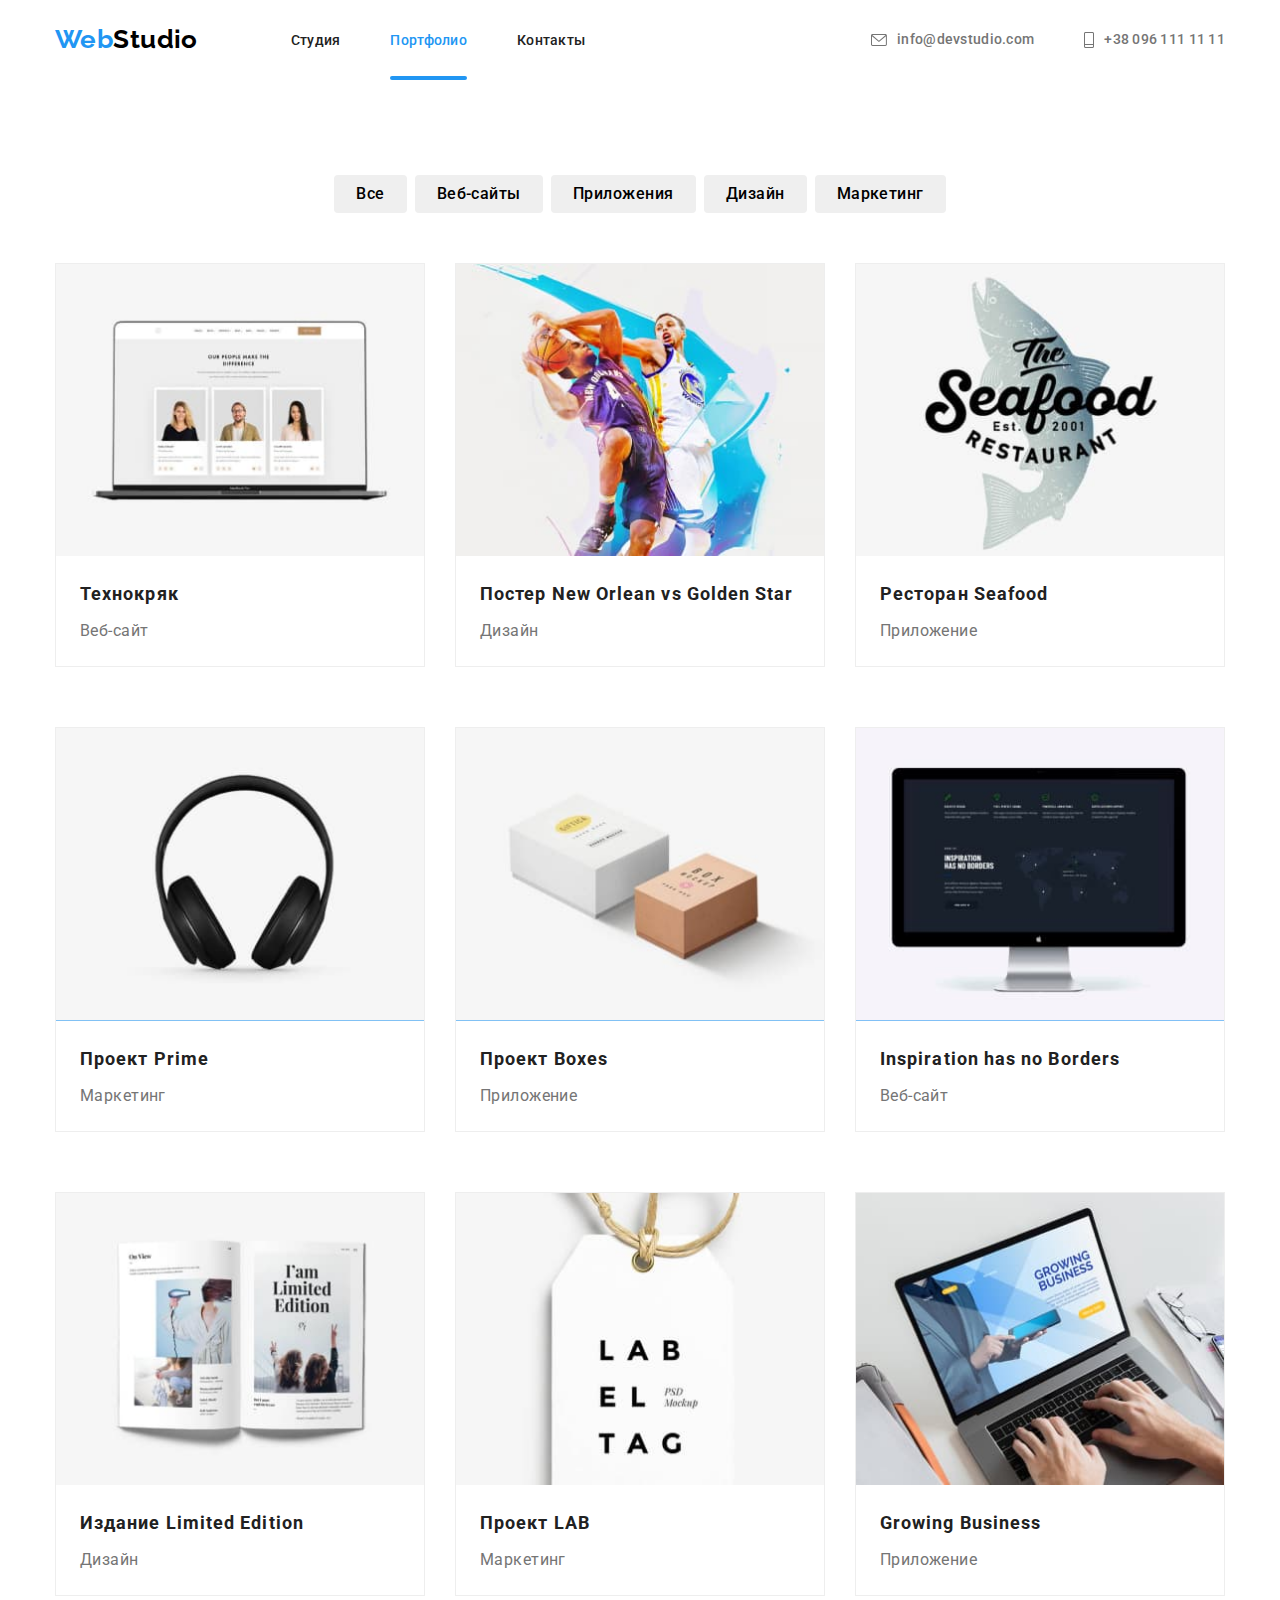
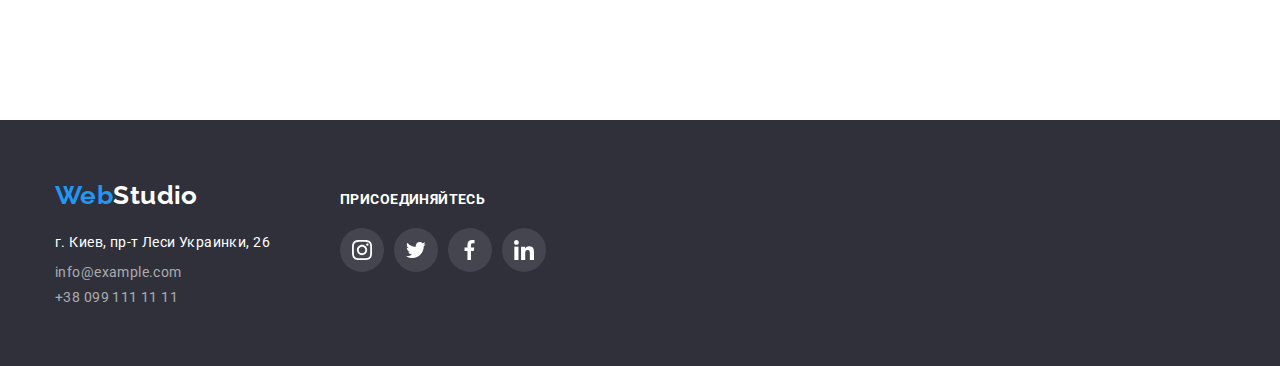
==== about.html @ 08523cb3 "Initial commit" ====
<!DOCTYPE html>
<html lang="ru">
  <head>
    <meta charset="UTF-8" />
    <meta http-equiv="X-UA-Compatible" content="IE=edge" />
    <meta name="viewport" content="width=device-width, initial-scale=1.0" />
    <title>WebStudio</title>
    <link rel="preconnect" href="https://fonts.googleapis.com" />
    <link rel="preconnect" href="https://fonts.gstatic.com" crossorigin />
    <link
      href="https://fonts.googleapis.com/css2?family=Raleway:wght@700&family=Roboto:wght@400;500;700&display=swap"
      rel="stylesheet"
    />
    <link rel="stylesheet" href="https://cdn.jsdelivr.net/npm/modern-normalize@1.1.0/modern-normalize.min.css">    <link rel="stylesheet" href="./css/styles.css" />
  </head>
  <body>
    <header class="page-header ">
      <div class="container page-header-container">
        <nav class="page-nav">
          <a class="logo link" href="./index.html"><span class="blue">Web</span>Studio </a>
          <ul class="menu list">
            <li class="menu-list">
              <a class="menu-item link" href="./index.html">Студия</a>
            </li>
            <li class="menu-list">
              <a class="menu-item active link" href="about.html">Портфолио</a>
            </li>
            <li class="menu-list">
              <a class="menu-item link" href="./index.html">Контакты</a>
            </li>
          </ul>
        </nav>
        <ul class="contact list ">
          <li class="item">
            <a class="mail-link link" href="mailto:info@devstudio.com" lang="en">
              <svg class="nav-contacts-icon " width="16px" height="12px">
                <use href="./images/symbol-defs.svg#icon-mail"></use>
              </svg>

              info@devstudio.com</a>
          </li>
          <li class="item">
            <a class="phone-number link" href="tel:+380961111111">
              <svg class="nav-contacts-icon " width="10px" height="16px">
                <use href="./images/symbol-defs.svg#icon-phone"></use>
              </svg>+38 096 111 11 11</a>
          </li>
        </ul>
      </div>

    </header>
      <main>
        <section class="section projects">
          <div class="container">
            <h1 class="projects-title">Наши работы</h1>
            <ul class="filter-list">
              <li class="filter-item">
                <button class="button button-active" type="button">Все</button>
              </li>
              <li class="filter-item"><button class="button button-active button.current," type="button">Веб-сайты</button></li>
              <li class="filter-item"><button class="button button-active button.current," type="button">Приложения</button></li>
              <li class="filter-item"><button class="button button-active button.current," type="button">Дизайн</button></li>
              <li class="filter-item"><button class="button button-active button.current," type="button">Маркетинг</button></li>
            </ul>
                <ul class="project list">
                  <li class="product-item  ">
                    <a href="" class="product-link link">
                    <div class="product-list-img">
                        <img src="./images/project/laptop.jpg" alt="laptop" />
                        <p class="background-text">
                          Ресурс пропонує комплексні пропозиції з різним рівнем функціоналу та сервісів. Все це дозволить відвідувачу отримати вичерпні відомості про компанію чи приватну особу.
                        </p>
                      </div>
                      <div>
                        <h2 class="name">Технокряк</h2>
                        <p class="technology">Веб-сайт</p>
                    </div>
                  </a>
                  </li>
                  <li class="product-item  ">                      <a href="" class="product-link link">
                    <a href="" class="product-link link">
                    <div class="product-list-img">
                        <img src="./images/project/basket.jpg" alt="basket" />
                        <p class="background-text">
                          Ресурс пропонує комплексні пропозиції з різним рівнем функціоналу та сервісів. Все це дозволить відвідувачу отримати вичерпні відомості про компанію чи приватну особу.
                        </p>
                      </div>
                      <div>
                      <h2 class="name">Постер New Orlean vs Golden Star</h2>
                      <p class="technology">Дизайн</p>
                  </div>
                </a>
                  </li>
                  <li class="product-item  ">                      <a href=""class="product-link link"> 
                    <a href=""class="product-link link"> 
                    <div class="product-list-img">
                        <img src="./images/project/seafoot.jpg" alt="seafoot" />
                        <p class="background-text">
                          Ресурс пропонує комплексні пропозиції з різним рівнем функціоналу та сервісів. Все це дозволить відвідувачу отримати вичерпні відомості про компанію чи приватну особу.
                        </p>
                      </div>
                      <div>
                    <h2 class="name">Ресторан Seafood</h2>
                    <p class="technology">Приложение</p>
                  </div>
                </a>
                  </li>
                  <li class="product-item  ">
                    <a href="" class="product-link link">
                      <div class="product-list-img">
                        <img src="./images/project/prime.jpg" alt="prime" />
                        <p class="background-text">
                          Ресурс пропонує комплексні пропозиції з різним рівнем функціоналу та сервісів. Все це дозволить відвідувачу отримати вичерпні відомості про компанію чи приватну особу.
                        </p>
                      </div>
                      <div>
                      <h2 class="name">Проект Prime</h2>
                      <p class="technology">Маркетинг</p>
                      </div>    
                    </a>
                  </li>
                  <li class="product-item  ">
                    <a href="" class="product-link link">
                    <div class="product-list-img">
                        <img src="./images/project/box.jpg" alt="box" />
                        <p class="background-text">
                          Ресурс пропонує комплексні пропозиції з різним рівнем функціоналу та сервісів. Все це дозволить відвідувачу отримати вичерпні відомості про компанію чи приватну особу.
                        </p>
                      </div>
                      <div>
                      <h2 class="name">Проект Boxes</h2>
                      <p class="technology">Приложение</p>
                  </div>
                </a>
                  </li>
                  <li class="product-item  ">
                    <a href="" class="product-link link">
                    <div class="product-list-img">
                        <img src="./images/project/borders.jpg" alt="borders" />
                        <p class="background-text">
                          Ресурс пропонує комплексні пропозиції з різним рівнем функціоналу та сервісів. Все це дозволить відвідувачу отримати вичерпні відомості про компанію чи приватну особу.
                        </p>
                      </div>
                      <div>
                      <h2 class="name">Inspiration has no Borders</h2>
                      <p class="technology">Веб-сайт</p>
                  </div>
                </a>
                  </li>
                  <li class="product-item  ">
                    <a href="" class="product-link link">
                    <div class="product-list-img">
                        <img src="./images/project/limited.jpg" alt="limited" />
                        <p class="background-text">
                          Ресурс пропонує комплексні пропозиції з різним рівнем функціоналу та сервісів. Все це дозволить відвідувачу отримати вичерпні відомості про компанію чи приватну особу.
                        </p>
                      </div>
                      <div>
                      <h2 class="name">Издание Limited Edition</h2>
                      <p class="technology">Дизайн</p>
                  </div>
                </a>
                  </li>
                  <li class="product-item  ">
                    <a href="" class="product-link link">
                    <div class="product-list-img">
                        <img src="./images/project/lab.jpg" alt="lab" />
                        <p class="background-text">
                          Ресурс пропонує комплексні пропозиції з різним рівнем функціоналу та сервісів. Все це дозволить відвідувачу отримати вичерпні відомості про компанію чи приватну особу.
                        </p>
                      </div>
                      <div>
                      <h2 class="name">Проект LAB</h2>
                      <p class="technology" >Маркетинг</p>
                  </div>
                </a>
                  </li>
                  <li class="product-item  ">
                    <a href="" class="product-link link">
                    <div class="product-list-img">
                        <img
                        src="./images/project/growingbusiness.jpg"
                        alt="growingbusiness"
                      />
                        <p class="background-text">
                          Ресурс пропонує комплексні пропозиції з різним рівнем функціоналу та сервісів. Все це дозволить відвідувачу отримати вичерпні відомості про компанію чи приватну особу.
                        </p>
                      </div>
                      <div>
                    <h2 class="name">Growing Business</h2>
                    <p class="technology">Приложение</p>
                  </div>
                </a>
                  </li>
                </ul>
          </div>
            </section>  
    </main>
    <footer class="footer ">
      <div class="container footer-address-social">
        <div>
        <a class="logo-footer link" href="./index.html"><span class="blue">Web</span>Studio </a>
        <address class="address">
          <div class="footer-contact">
            <ul class=" list">
              <li class="footer-list">
                <a class="maps-go link"
                  href="https://goo.gl/maps/N538ZTTaSPctqNAb8"
                  target="_blank"
                  rel="noopener noreferrer"
                  >г. Киев, пр-т Леси Украинки, 26
                </a>
              </li>
              <li class="footer-list">
                <a class="mail-link-footer link" href="mailto:info@example.com" lang="en">info@example.com</a>
              </li>
              <li class="footer-list">
                <a class="phone-number-footer link" href="tel:+380991111111">+38 099 111 11 11</a>
              </li>
            </ul>
          </div>
        </address>
      </div>
          <div class="social">
            <h3 class="social-title">присоединяйтесь</h3>
            <ul class="social-list">
              <li class="social-list-item">
                <a class="social-link" href="">
                  <svg class="social-item-logo">
                    <use href="./images/symbol-defs.svg#icon-instagram"></use>
                  </svg>
                </a>
              </li>
              <li class="social-list-item">
                <a class="social-link" href="">
                  <svg class="social-item-logo">
                    <use href="./images/symbol-defs.svg#icon-twitter"></use>
                  </svg>
                </a>
              </li>
              <li class="social-list-item">
                <a class="social-link" href="">
                  <svg class="social-item-logo">
                    <use href="./images/symbol-defs.svg#icon-facebook"></use>
                  </svg>
                </a>
              </li>
              <li class="social-list-item">
                <a class="social-link" href="">
                  <svg class="social-item-logo">
                    <use href="./images/symbol-defs.svg#icon-in"></use>
                  </svg>
                </a>
              </li>
            </ul>
          </div>
        </address>
      </div>
    </div>
    </footer>
  </body>
</html>
---- css/styles.css ----
:root {
  --background: #ffffff;
  --text-color: #757575;
  --active-color: #2196f3;
  --title-color: #212121;
  --text-primary-color: #ffffff;
  --black: #000;
  --hero-color: #2f303a;
  --icon-color: #afb1b8;
  --background-icon: #f5f4fa;
  --icon-bg-color: rgba(255, 255, 255, 0.1);
  --border-color: #eeeeee;
  --transition-dur-and-func: 250ms cubic-bezier(0.4, 0, 0.2, 1);;

}

h1,
h2,
h3,
p {
  margin-top: 0;
  margin-bottom: 0;
}

ul,
ol {
  margin-top: 0;
  margin-bottom: 0;
  padding-left: 0;
}

img {
  display: block;
  max-width: 100%;
  height: auto;
}

button {
  cursor: pointer;
}

.section {
  padding: 94px 0;
}

body {
  font-family: "Roboto", sans-serif;
  font-size: 14px;
  letter-spacing: 0.03em;
  color: var(--text-color);
  background-color: var(--background);
}

.container {
  width: 1200px;
  margin-left: auto;
  margin-right: auto;
  padding-left: 15px;
  padding-right: 15px;
}

.list {
  list-style: none;
}

.link {
  text-decoration: none;
}

/*=========================header=========================  */

.page-header .contact-link {
  color: var(--text-color);
}

.page-header-container {
  display: flex;
  align-items: center;
}

.page-nav {
  display: flex;
  align-items: center;
}

.logo {
  font-family: "Raleway", sans-serif;
  font-weight: 700;
  font-size: 26px;
  line-height: 1.2;
  color: var(--black);
  margin-right: 93px;
  padding-top: 24px;
  padding-bottom: 25px;
  display: block;
}

.menu-item.active::after {
  content: "";
  display: block;
  width: 100%;
  height: 4px;
  border-radius: 2px;
  background: var(--active-color);
  position: absolute;
  display: block;
  left: 0;
  bottom: 0;
}

.menu-item.active{
  position: relative;
  color: var(--active-color);
}

.menu-list,
.contact {
  list-style: none;
}

.menu {
  display: flex;
  align-items: center;
  padding-top: 32px;
  padding-bottom: 32px;
  color: var(--primary-text-color);
}

.menu-list:not(:last-child) {
  margin-right: 50px;
}

.blue {
  color: var(--active-color);
}

.menu-item {
  font-weight: 500;
  line-height: 1.14;
  letter-spacing: 0.02em;
  color: var(--title-color);
  padding-top: 32px;
  padding-bottom: 32px;
  transition: color var(--transition-dur-and-func);
}

.mail-link {
  display: flex;
  align-items: center;
  padding-top: 32px;
  padding-bottom: 32px;
  font-weight: 500;
  font-size: 14px;
  line-height: 1.14;
  letter-spacing: 0.02em;
  color: var(--text-color);
  fill: var(--icon-color);
  transition: color var(--transition-dur-and-func), fill var(--transition-dur-and-func);
}

.nav-contacts-icon {
  fill: currentColor;
  margin-right: 10px;
}

.contact .item + .item {
  margin-left: 50px;
}

.phone-number {
  display: flex;
  align-items: center;
  padding-top: 32px;
  padding-bottom: 32px;
  font-weight: 500;
  font-size: 14px;
  line-height: 1.14;
  letter-spacing: 0.02em;
  color: var(--text-color);
  fill: var(--icon-color);
  transition: color var(--transition-dur-and-func), fill var(--transition-dur-and-func);
}

.menu-item.active,
.menu-item:focus,
.menu-item:hover,
.contact:focus,
.contact:hover {
  color: var(--active-color);
}

.contact {
  display: flex;
  align-items: center;
  margin-left: auto;
}

.mail-link:hover,
.mail-link:focus,
.mail-link-footer:hover,
.mail-link-footer:focus {
  color: var(--active-color);
}

.phone-number:hover,
.phone-number:focus,
.phone-number-footer:hover,
.phone-number-footer:focus {
  color: var(--active-color);
}



/*=========================hero=========================  */

.hero {
  padding: 200px 0;
  background-color: var(--hero-color);
  text-align: center;
  max-width: 1600px;
  margin-right: auto;
  margin-left: auto;
  background-repeat: no-repeat;
  background-image: linear-gradient(
      to right,
      rgba(47, 48, 58, 0.4),
      rgba(47, 48, 58, 0.4)
    ),
    url(../images/backround/backround.jpg);
  background-position: center;
  background-size: cover;
}

.main-title {
  margin-top: 0;
  margin-bottom: 30px;
  margin-left: auto;
  margin-right: auto;
  width: 696px;
  font-weight: 900;
  font-size: 44px;
  line-height: 1.36;
  text-align: center;
  letter-spacing: 0.06em;
  text-transform: uppercase;
  color: var(--text-primary-color);
}

.about-list {
  display: flex;
  flex-wrap: wrap;
  gap: 30px;
}

.about {
  font-weight: 700;
  font-size: 14px;
  line-height: 1.14;
  text-transform: uppercase;
  color: var(--title-color);
  margin-bottom: 10px;
}

.about-description {
  font-weight: 400;
  line-height: 1.71;
  flex-wrap: wrap;
  width: 270px;
  height: 70px;
}

.feature-icon {
  display: flex;
  flex-wrap: wrap;
  align-content: center;
  justify-content: center;
  height: 120px;
  margin-bottom: 30px;
  background-color: var(--background-icon);
}

.feature-item-icon {
  display: flex;
  flex-wrap: wrap;
  width: 70px;
  height: 70px;
}

/*=========================about-img=========================  */

.about-img {
  padding-top: 0;
}

.section-title {
  font-weight: 700;
  font-size: 36px;
  line-height: 1.17;
  text-align: center;
  color: var(--title-color);
}

.work-progress {
  margin-top: 50px;
  display: flex;
  gap: 30px;
}

.work-progress-item{
  position: relative;
}

.work-progress-text{
  position: absolute;
  bottom: 0;
  left: 0;

  width: 100%;
  margin-bottom: 0;
  padding: 27px 0;

  text-align: center;
  color: var(--text-primary-color);
  font-weight: 700;
  line-height: 1.14;
  text-transform: uppercase;

  background-color: rgba(47, 48, 58, 0.8);
}


/*=========================team=========================  */

.team {
  background: #f5f4fa;
}

.team-item {
  background-color: var(--text-primary-color);
}

.employees {
  margin-top: 50px;
  display: flex;
  gap: 30px;
}

.employees-name {
  font-weight: 500;
  font-size: 16px;
  line-height: 1.19;
  text-align: center;
  color: var(--title-color);
  margin-bottom: 10px;
  padding-top: 30px;
}

.employees-position {
  font-weight: 400;
  font-size: 16px;
  line-height: 1.19;
  text-align: center;
  margin-bottom: 16px;
}

.team-social-list {
  display: flex;
  gap: 10px;
  justify-content: center;
  margin: 0px;
  padding-bottom: 30px;
}

.team-social-item {
  display: flex;
  justify-content: center;
}

.team-social-link {
  width: 44px;
  height: 44px;
  border-radius: 50%;
  display: flex;
  align-items: center;
  justify-content: center;
  fill: var(--icon-color);
  transition: background-color var(--transition-dur-and-func), fill var(--transition-dur-and-func);
}

.team-social-link:hover,
.team-social-link:focus {
  fill: var(--text-primary-color);
  background: var(--active-color);
}

.team-social-icon {
  width: 20px;
  height: 20px;
}

/*=========================clients=========================  */
.clients-list {
  display: flex;
  justify-content: center;
  gap: 30px;
  margin-top: 50px;
}

.clients-list-item {
  width: calc((100% - 150px) / 6);
}

.clients-link {
  display: flex;
  flex-wrap: wrap;
  height: 92px;
  border: 1px solid var(--icon-color);
  border-radius: 4px;
  align-content: center;
  justify-content: center;
  fill: var(--icon-color);
  transition: fill var(--transition-dur-and-func), border var(--transition-dur-and-func);
}

.clients-link:hover,
.clients-link:focus {
  fill: var(--active-color);
  border: 1px solid var(--active-color);
}

/*=========================footer=========================  */

.footer {
  background-color: var(--hero-color);
  padding-top: 60px;
  padding-bottom: 60px;
}

.maps-go {
  font-weight: 400;
  font-size: 14px;
  line-height: 1.71;
  color: var(--text-primary-color);
}

.footer-list:not(:last-child) {
  margin-bottom: 9px;
}

.mail-link-footer,
.phone-number-footer {
  color: rgba(255, 255, 255, 0.6);
  transition: color var(--transition-dur-and-func);
}

.logo-footer {
  font-family: "Raleway", sans-serif;
  font-weight: 700;
  font-size: 26px;
  line-height: 1.2;
  color: var(--text-primary-color);
  display: block;
  margin-bottom: 20px;
}

.address {
  font-style: normal;
}

.footer-contact {
  display: flex;
  align-items: baseline;
}

.footer-list :last-of-type {
  margin-bottom: 0;
  padding-bottom: 0;
}

.footer-address-social {
  display: flex;
  align-items: baseline;
}

.social {
  margin-left: 70px;
}

.social-title {
  margin-bottom: 20px;
  font-size: 14px;
  line-height: 1.14;
  text-transform: uppercase;
  font-style: normal;
  color: var(--background);
}

.social-list {
  display: flex;
  align-items: center;
  justify-content: center;
  gap: 10px;
}

.social-list-item {
  display: flex;
  flex-wrap: wrap;
  width: 44px;
  height: 44px;
  border-radius: 50%;
  background: var(--icon-bg-color);
}

.social-link {
  width: 44px;
  height: 44px;
  border-radius: 50%;
  display: flex;
  flex-wrap: wrap;
  align-content: center;
  justify-content: center;
  fill: var(--text-primary-color);
  transition: background-color var(--transition-dur-and-func), fill var(--transition-dur-and-func);
}

.social-item-logo {
  width: 20px;
  height: 20px;
}

.social-link:hover,
.social-link:focus {
  background-color: var(--active-color);
}

/*=========================projects =========================  */

.project {
  display: flex;
  flex-wrap: wrap;
  gap: 30px;
  padding: 0;
}

.projects-title {
  font-size: 0;
  color: transparent;
}

.filter-list {
  list-style: none;
  display: flex;
  justify-content: center;
  margin-bottom: 50px;
}

.filter-item:not(:last-child) {
  margin-right: 8px;
}

.project-title {
  font-size: 18px;
  line-height: 2;
  letter-spacing: 0.06em;
  color: var(--title-color);
}

.product-item {
  background-color: var(--text-primary-color);
  border: 1px solid var(--border-color);
  width: calc((100% - 60px) / 3);
  margin-bottom: 30px;
}

.product-link:hover,
.product-link:focus {
  display: block;
  box-shadow: 0px 1px 1px rgba(0, 0, 0, 0.12), 0px 4px 4px rgba(0, 0, 0, 0.06),
    1px 4px 6px rgba(0, 0, 0, 0.16);
}

.name {
  font-weight: 700;
  font-size: 18px;
  line-height: 2;
  letter-spacing: 0.06em;
  color: var(--title-color);
  padding-top: 20px;
  padding-right: 24px;
  padding-left: 24px;
  margin-bottom: 4px;
}

.technology {
  font-weight: 400;
  font-size: 16px;
  line-height: 1.88;
  margin: 0;
  padding-top: 0;
  padding-left: 24px;
  padding-bottom: 20px;
  padding-right: 24px;
  color: var(--text-color);
}

.background-text {
  position: absolute;
  left: 0;
  top: 0;
  width: 100%;
  height: 100%;
  font-weight: 400;
  font-size: 18px;
  line-height: 1.56;
  color: var(--text-primary-color);
  background: rgba(33, 150, 243, 0.9);
  padding-top: 63px;
  padding-bottom: 63px;
  padding-left: 24px;
  padding-right: 24px;
  transform: translate(0, 100%);
  transition: transform var(--transition-dur-and-func);
}

.product-link {
  display: block;
  transition: box-shadow var(--transition-dur-and-func);
}

.product-list-img {
  position: relative;
  overflow: hidden;
}

.product-item:hover .background-text,
.product-item:focus .background-text {
  transform: translate(0, 0);
}

/*=========================button =========================  */

.modal-btn {
  display: inline-block;
  border: none;
  border-radius: 4px;
  padding: 10px 32px;
  min-width: 200px;
  font-family: "Roboto";
  font-size: 16px;
  line-height: 1.88;
  align-items: center;
  letter-spacing: 0.06em;
  color: var(--text-primary-color);
  background-color: var(--active-color);
  cursor: pointer;
  transition: color var(--transition-dur-and-func), background-color var(--transition-dur-and-func);
}

.modal-btn:hover,
.modal-btn:focus {
  color: var(--active-color);
  background-color: var(--text-primary-color);
}

.button.current,
.button:hover,
.button:focus {
  color: var(--text-primary-color);
  background-color: var(--active-color);
  box-shadow: 0px 3px 1px rgba(0, 0, 0, 0.1), 0px 1px 2px rgba(0, 0, 0, 0.08),
    0px 2px 2px rgba(0, 0, 0, 0.12);
}

.button-active {
  display: inline-block;
  border: none;
  border-radius: 4px;
  margin-top: 0;
  margin-bottom: 0;
  padding: 6px 22px;
  font-family: inherit;
  font-weight: 500;
  font-size: 16px;
  line-height: 1.62;
  text-align: center;
  letter-spacing: 0.03em;
  cursor: pointer; 
   transition: background-color var(--transition-dur-and-func), box-shadow var(--transition-dur-and-func), color var(--transition-dur-and-func);

}

.button-active:not(:last-child) {
  margin-left: 8px;
}


/* ======MODAL WINDOW========================= */
.backdrop{
  position: fixed;
  top: 0;
  left: 0;
  width: 100%;
  height: 100%;
  background: rgba(0, 0, 0, 0.2);
  z-index: 100;
  transition: opacity var(--transition-dur-and-func), visibility var(--transition-dur-and-func);
}

.backdrop.is-hidden{
opacity: 0;
visibility: hidden;
pointer-events: none;
}

.modal{
  position: absolute;
  top: 50%;
  left: 50%;
  transform: translate(-50%,-50%);
  width: 528px;
  height: 580px;
  background: var(--text-primary-color);
}

.modal-close-btn{
  position: absolute;
  top: 8px;
  right: 8px;
  display: flex;
  justify-content: center;
  align-items: center;
  width: 30px;
  height: 30px;
  border-radius: 50%;
  background-color: transparent;
  border: 1px solid rgba(0, 0, 0, 0.1);
  padding: 0;
  transition: border-color var(--transition-dur-and-func), fill var(--transition-dur-and-func);
}

.modal-close-btn:hover,
.modal-close-btn:focus{
  border-color:var(--active-color);
}

.modal-close-btn:hover .modal-close-btn-icon,
.modal-close-btn:focus .modal-close-btn-icon{
  fill: var(--active-color);
}

.modal-close-btn-icon{
  transition: fill var(--transition-dur-and-func);
}
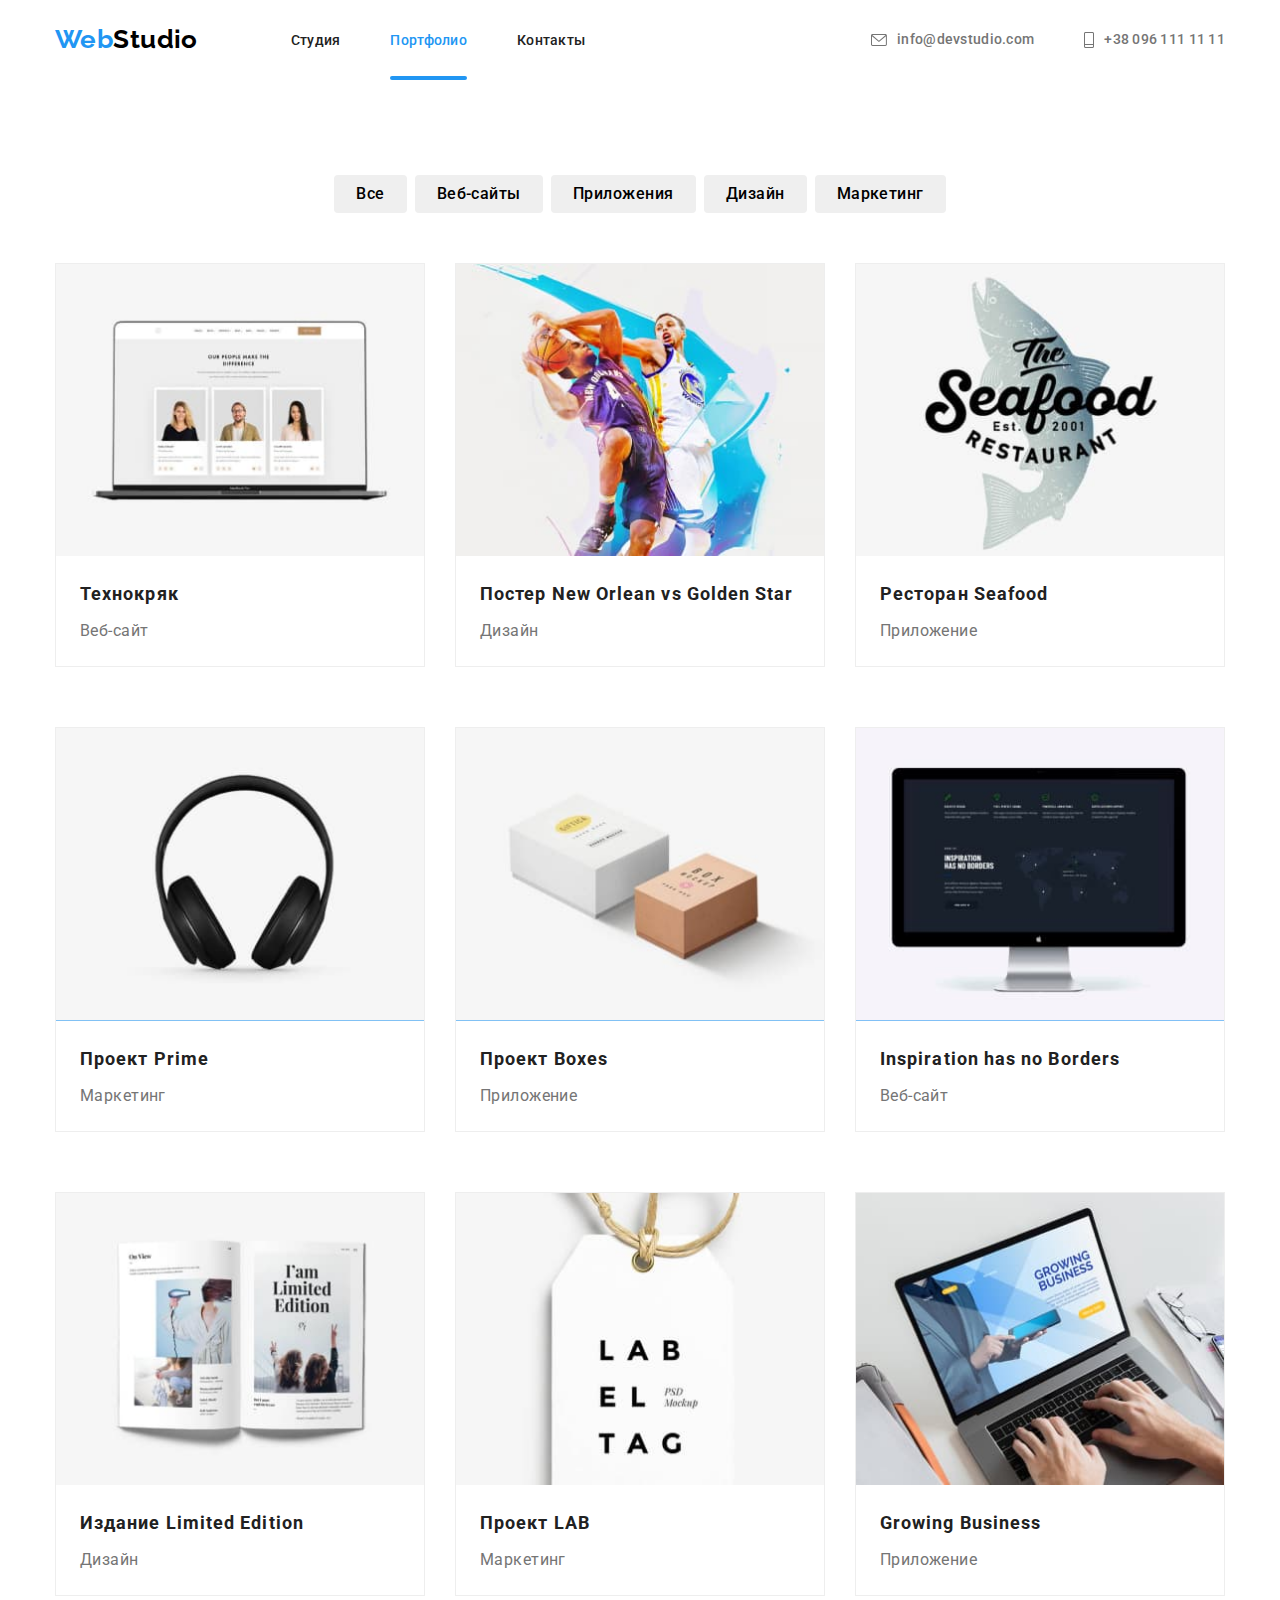
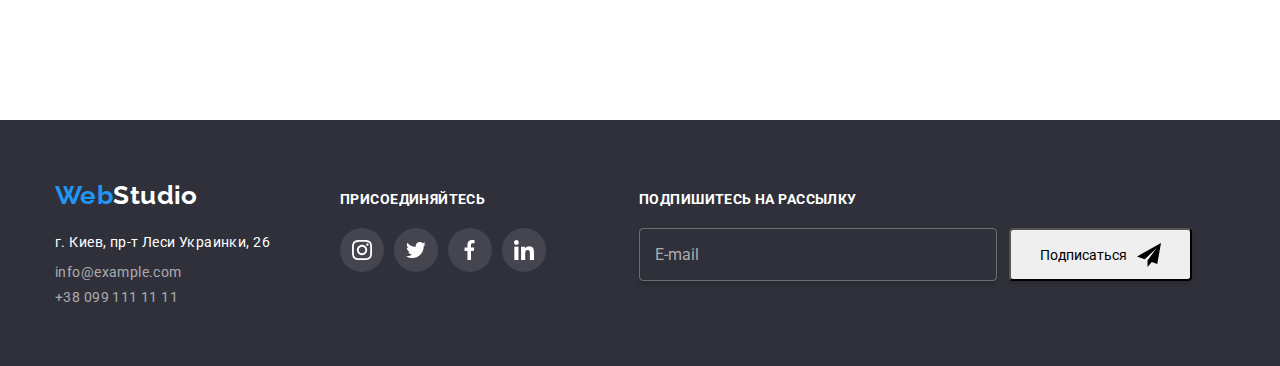
==== commit 0cc9b491: "update" ====
--- a/about.html
+++ b/about.html
@@ -198,7 +198,7 @@
     </main>
     <footer class="footer ">
       <div class="container footer-address-social">
-        <div>
+        <div class="footer-contact">
         <a class="logo-footer link" href="./index.html"><span class="blue">Web</span>Studio </a>
         <address class="address">
           <div class="footer-contact">
@@ -218,7 +218,6 @@
                 <a class="phone-number-footer link" href="tel:+380991111111">+38 099 111 11 11</a>
               </li>
             </ul>
-          </div>
         </address>
       </div>
           <div class="social">
@@ -254,9 +253,22 @@
               </li>
             </ul>
           </div>
-        </address>
-      </div>
+     <div class="footer-subscribe">
+      <form action="#" class="form-subscribe">
+        <h2 class="footer-title">Подпишитесь на рассылку</h2>
+        <div class="form-subscribe-fields">
+          <label class="form-field">
+            <input type="email" class="form-input" placeholder="E-mail" name="email" />
+          </label>
+          <button class="button button-submit" type="submit">
+            Подписаться
+            <svg class="link-svg" width="24" height="24">
+              <use href="./icons.svg#icon-send"></use>
+            </svg>
+          </button>
+        </div>
+      </form>
     </div>
-    </footer>
+  </footer>
   </body>
 </html>--- a/css/styles.css
+++ b/css/styles.css
@@ -10,8 +10,7 @@
   --background-icon: #f5f4fa;
   --icon-bg-color: rgba(255, 255, 255, 0.1);
   --border-color: #eeeeee;
-  --transition-dur-and-func: 250ms cubic-bezier(0.4, 0, 0.2, 1);;
-
+  --transition-dur-and-func: 250ms cubic-bezier(0.4, 0, 0.2, 1);
 }
 
 h1,
@@ -108,7 +107,7 @@
   bottom: 0;
 }
 
-.menu-item.active{
+.menu-item.active {
   position: relative;
   color: var(--active-color);
 }
@@ -155,7 +154,8 @@
   letter-spacing: 0.02em;
   color: var(--text-color);
   fill: var(--icon-color);
-  transition: color var(--transition-dur-and-func), fill var(--transition-dur-and-func);
+  transition: color var(--transition-dur-and-func),
+    fill var(--transition-dur-and-func);
 }
 
 .nav-contacts-icon {
@@ -178,7 +178,8 @@
   letter-spacing: 0.02em;
   color: var(--text-color);
   fill: var(--icon-color);
-  transition: color var(--transition-dur-and-func), fill var(--transition-dur-and-func);
+  transition: color var(--transition-dur-and-func),
+    fill var(--transition-dur-and-func);
 }
 
 .menu-item.active,
@@ -208,8 +209,6 @@
 .phone-number-footer:focus {
   color: var(--active-color);
 }
-
-
 
 /*=========================hero=========================  */
 
@@ -306,11 +305,11 @@
   gap: 30px;
 }
 
-.work-progress-item{
+.work-progress-item {
   position: relative;
 }
 
-.work-progress-text{
+.work-progress-text {
   position: absolute;
   bottom: 0;
   left: 0;
@@ -327,7 +326,6 @@
 
   background-color: rgba(47, 48, 58, 0.8);
 }
-
 
 /*=========================team=========================  */
 
@@ -384,7 +382,8 @@
   align-items: center;
   justify-content: center;
   fill: var(--icon-color);
-  transition: background-color var(--transition-dur-and-func), fill var(--transition-dur-and-func);
+  transition: background-color var(--transition-dur-and-func),
+    fill var(--transition-dur-and-func);
 }
 
 .team-social-link:hover,
@@ -419,7 +418,8 @@
   align-content: center;
   justify-content: center;
   fill: var(--icon-color);
-  transition: fill var(--transition-dur-and-func), border var(--transition-dur-and-func);
+  transition: fill var(--transition-dur-and-func),
+    border var(--transition-dur-and-func);
 }
 
 .clients-link:hover,
@@ -468,7 +468,6 @@
 }
 
 .footer-contact {
-  display: flex;
   align-items: baseline;
 }
 
@@ -520,7 +519,8 @@
   align-content: center;
   justify-content: center;
   fill: var(--text-primary-color);
-  transition: background-color var(--transition-dur-and-func), fill var(--transition-dur-and-func);
+  transition: background-color var(--transition-dur-and-func),
+    fill var(--transition-dur-and-func);
 }
 
 .social-item-logo {
@@ -644,7 +644,7 @@
   border: none;
   border-radius: 4px;
   padding: 10px 32px;
-  min-width: 200px;
+min-width: 200px;
   font-family: "Roboto";
   font-size: 16px;
   line-height: 1.88;
@@ -653,13 +653,12 @@
   color: var(--text-primary-color);
   background-color: var(--active-color);
   cursor: pointer;
-  transition: color var(--transition-dur-and-func), background-color var(--transition-dur-and-func);
+  transition: background-color var(--transition-dur-and-func);
 }
 
 .modal-btn:hover,
 .modal-btn:focus {
-  color: var(--active-color);
-  background-color: var(--text-primary-color);
+  background-color: #188CE8;
 }
 
 .button.current,
@@ -684,18 +683,18 @@
   line-height: 1.62;
   text-align: center;
   letter-spacing: 0.03em;
-  cursor: pointer; 
-   transition: background-color var(--transition-dur-and-func), box-shadow var(--transition-dur-and-func), color var(--transition-dur-and-func);
-
+  cursor: pointer;
+  transition: background-color var(--transition-dur-and-func),
+    box-shadow var(--transition-dur-and-func),
+    color var(--transition-dur-and-func);
 }
 
 .button-active:not(:last-child) {
   margin-left: 8px;
 }
 
-
 /* ======MODAL WINDOW========================= */
-.backdrop{
+.backdrop {
   position: fixed;
   top: 0;
   left: 0;
@@ -703,26 +702,28 @@
   height: 100%;
   background: rgba(0, 0, 0, 0.2);
   z-index: 100;
-  transition: opacity var(--transition-dur-and-func), visibility var(--transition-dur-and-func);
-}
-
-.backdrop.is-hidden{
-opacity: 0;
-visibility: hidden;
-pointer-events: none;
-}
-
-.modal{
+  transition: opacity var(--transition-dur-and-func),
+    visibility var(--transition-dur-and-func);
+}
+
+.backdrop.is-hidden {
+  opacity: 0;
+  visibility: hidden;
+  pointer-events: none;
+}
+
+.modal {
   position: absolute;
   top: 50%;
   left: 50%;
-  transform: translate(-50%,-50%);
+  transform: translate(-50%, -50%);
   width: 528px;
   height: 580px;
   background: var(--text-primary-color);
-}
-
-.modal-close-btn{
+  padding: 40px;
+}
+
+.modal-close-btn {
   position: absolute;
   top: 8px;
   right: 8px;
@@ -735,19 +736,291 @@
   background-color: transparent;
   border: 1px solid rgba(0, 0, 0, 0.1);
   padding: 0;
-  transition: border-color var(--transition-dur-and-func), fill var(--transition-dur-and-func);
+  transition: border-color var(--transition-dur-and-func),
+    fill var(--transition-dur-and-func);
 }
 
 .modal-close-btn:hover,
-.modal-close-btn:focus{
-  border-color:var(--active-color);
+.modal-close-btn:focus {
+  border-color: var(--active-color);
 }
 
 .modal-close-btn:hover .modal-close-btn-icon,
-.modal-close-btn:focus .modal-close-btn-icon{
+.modal-close-btn:focus .modal-close-btn-icon {
   fill: var(--active-color);
 }
 
-.modal-close-btn-icon{
+.modal-close-btn-icon {
   transition: fill var(--transition-dur-and-func);
-}+}
+
+.modal-text{
+  font-style: normal;
+  font-weight: 700;
+  font-size: 20px;
+  line-height: 1.15;
+  text-align: center;  
+  color: var(--title-color);
+  margin-bottom: 12px;
+}
+
+.modal-form{
+  display: flex;
+  flex-direction: column;
+}
+
+.modal-form-input{
+  width: 100%;
+  height: 40px;
+  border: 1px solid rgba(33, 33, 33, 0.2);
+border-radius: 4px;
+padding-left: 42px;
+
+
+font-weight: 400;
+font-size: 12px;
+line-height: 14px;
+letter-spacing: 0.01em;
+color: var(--black);
+transition: border-color var(--transition-dur-and-func), fill var(--transition-dur-and-func);
+
+}
+
+.modal-form-input-desc{
+  display: block;
+font-style: normal;
+font-weight: 400;
+font-size: 12px;
+line-height: 1.17;
+letter-spacing: 0.01em;
+color: var(--text-color);
+margin-bottom: 4px;
+}
+
+.modal-form-field{
+  margin-bottom: 10px;
+}
+
+.modal-form-input-icon{
+  position: absolute;
+  top: 50%;
+  left: 12px;
+  transform: translateY(-50%);
+  transition: fill var(--transition-dur-and-func);
+}
+
+.modal-form-input-wrapper{
+  position: relative;
+}
+
+.modal-form-input:focus  {
+outline: none;
+border-color: var(--active-color);
+transition: fill var(--transition-dur-and-func);
+}
+
+.modal-form-input:focus + .modal-form-input-icon{
+fill: var(--active-color);
+}
+
+.modal-form-message{
+  border: 1px solid rgba(33, 33, 33, 0.2);
+border-radius: 4px;
+  resize: none;
+  width: 100%;
+  height: 120px;
+  padding: 12px 16px;
+  transition: border-color var(--transition-dur-and-func);
+}
+
+.modal-form-message:focus{
+  outline: none;
+  border-color: var(--active-color);
+}
+
+.modal-form-message::placeholder {
+font-weight: 400;
+font-size: 12px;
+line-height: 14px;
+letter-spacing: 0.01em;
+color: rgba(117, 117, 117, 0.5);
+}
+
+.modal-form-check-desc{
+  font-weight: 400;
+  font-size: 14px;
+  line-height: 1.71;  
+  color: var(--text-color);
+}
+
+
+
+
+
+.modal-btn-form {
+align-self: center;
+  display: inline-block;
+  border: none;
+  border-radius: 4px;
+  padding: 10px 32px;
+min-width: 200px;
+  font-family: "Roboto";
+  font-size: 16px;
+  line-height: 1.88;
+  align-items: center;
+  letter-spacing: 0.06em;
+  color: var(--text-primary-color);
+  background-color: var(--active-color);
+  cursor: pointer;
+  transition: background-color var(--transition-dur-and-func);
+  margin-top: 30px;
+}
+
+.modal-btn:hover,
+.modal-btn:focus {
+  background-color: #188CE8;
+}
+
+
+
+
+
+
+
+
+
+
+
+
+
+
+
+.form-subscribe .form-field {
+  margin-right: 12px;
+}
+
+.form-subscribe .form-input {
+  min-width: 358px;
+  padding: 16px 15px;
+  font-size: 16px;
+  line-height: 1.2;
+  color: var(--background);
+  background: transparent;
+  outline: none;
+  cursor: pointer;
+  border: 1px solid rgba(255, 255, 255, 0.3);
+  box-shadow: 0px 4px 4px rgba(0, 0, 0, 0.15);
+  border-radius: 4px;
+  transition: border var(--transition-dur-and-func);
+}
+
+.form-subscribe .form-input:focus {
+  outline: none;
+  border: 1px solid var(--active-color);
+}
+
+.form-subscribe .form-input::placeholder {
+  color: rgba(255, 255, 255, 0.6);
+}
+
+.form-subscribe .button-submit {
+  display: flex;
+  align-items: center;
+  justify-content: center;
+  padding: 10px 29px;
+}
+
+.form-subscribe .button-submit svg {
+  margin-left: 10px;
+}
+
+
+
+
+
+
+
+
+
+
+
+
+
+
+
+
+
+
+
+/* form-subscribe */
+
+.footer-subscribe{
+  margin-left: 93px;
+}
+
+.footer-title {
+  margin-bottom: 20px;
+
+  font-weight: 700;
+  font-size: 14px;
+  line-height: 1.14;
+  text-transform: uppercase;
+
+  color: var(--background);
+}
+
+.form-subscribe .offer {
+  margin-bottom: 20px;
+
+  font-weight: 700;
+  line-height: 1.14;
+  text-transform: uppercase;
+
+  color: var(--background);
+}
+
+.form-subscribe-fields {
+  display: flex;
+  border: none;
+  padding: 0;
+}
+.form-subscribe .form-field {
+  margin-right: 12px;
+}
+
+.form-subscribe .form-input {
+  min-width: 358px;
+  padding: 16px 15px;
+  font-size: 16px;
+  line-height: 1.2;
+  color: var(--background);
+  background: transparent;
+  outline: none;
+  cursor: pointer;
+  border: 1px solid rgba(255, 255, 255, 0.3);
+  box-shadow: 0px 4px 4px rgba(0, 0, 0, 0.15);
+  border-radius: 4px;
+  transition: border var(--transition-dur-and-func);
+}
+
+.form-subscribe .form-input:focus {
+  outline: none;
+  border: 1px solid var(--active-color);
+}
+
+.form-subscribe .form-input::placeholder {
+  color: rgba(255, 255, 255, 0.6);
+}
+
+.form-subscribe .button-submit {
+  display: flex;
+  align-items: center;
+  justify-content: center;
+  padding: 10px 29px;
+  box-shadow: 0px 4px 4px rgba(0, 0, 0, 0.15);
+border-radius: 4px;
+}
+
+.form-subscribe .button-submit svg {
+  margin-left: 10px;
+}
